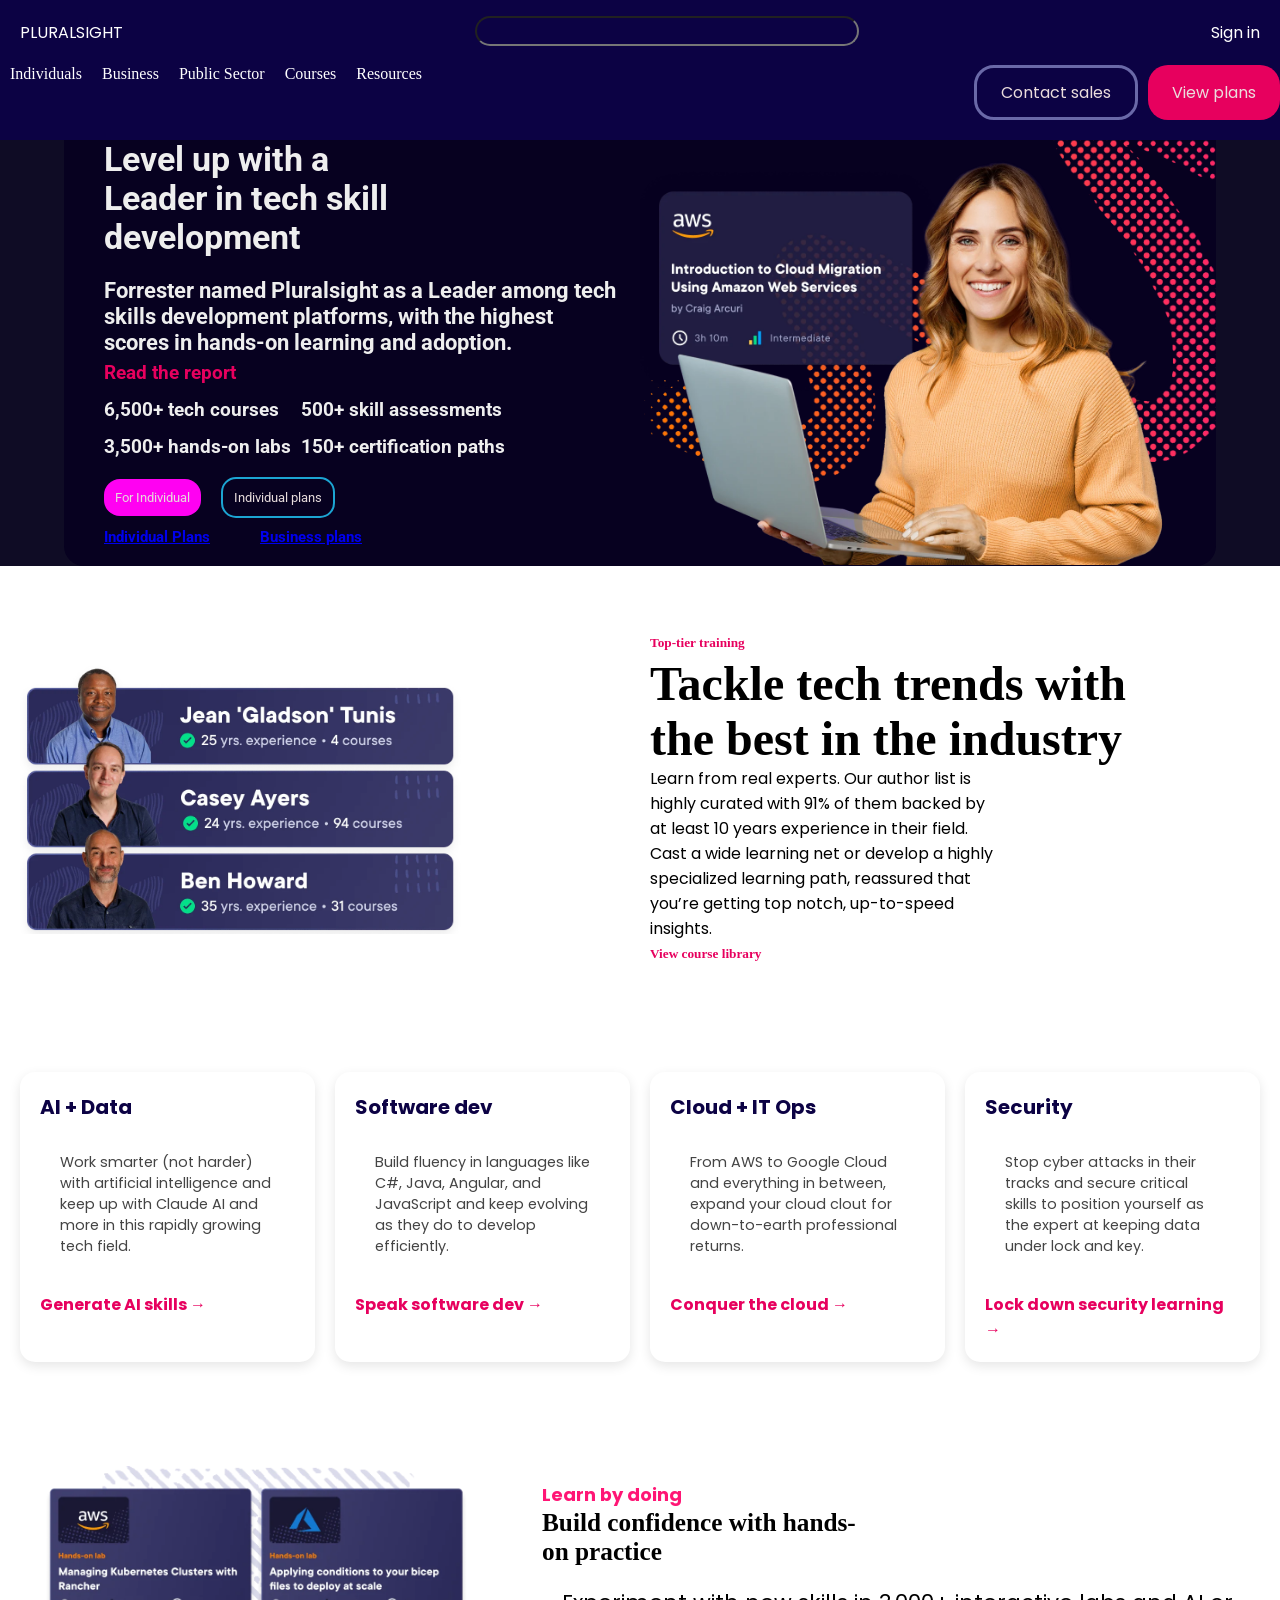
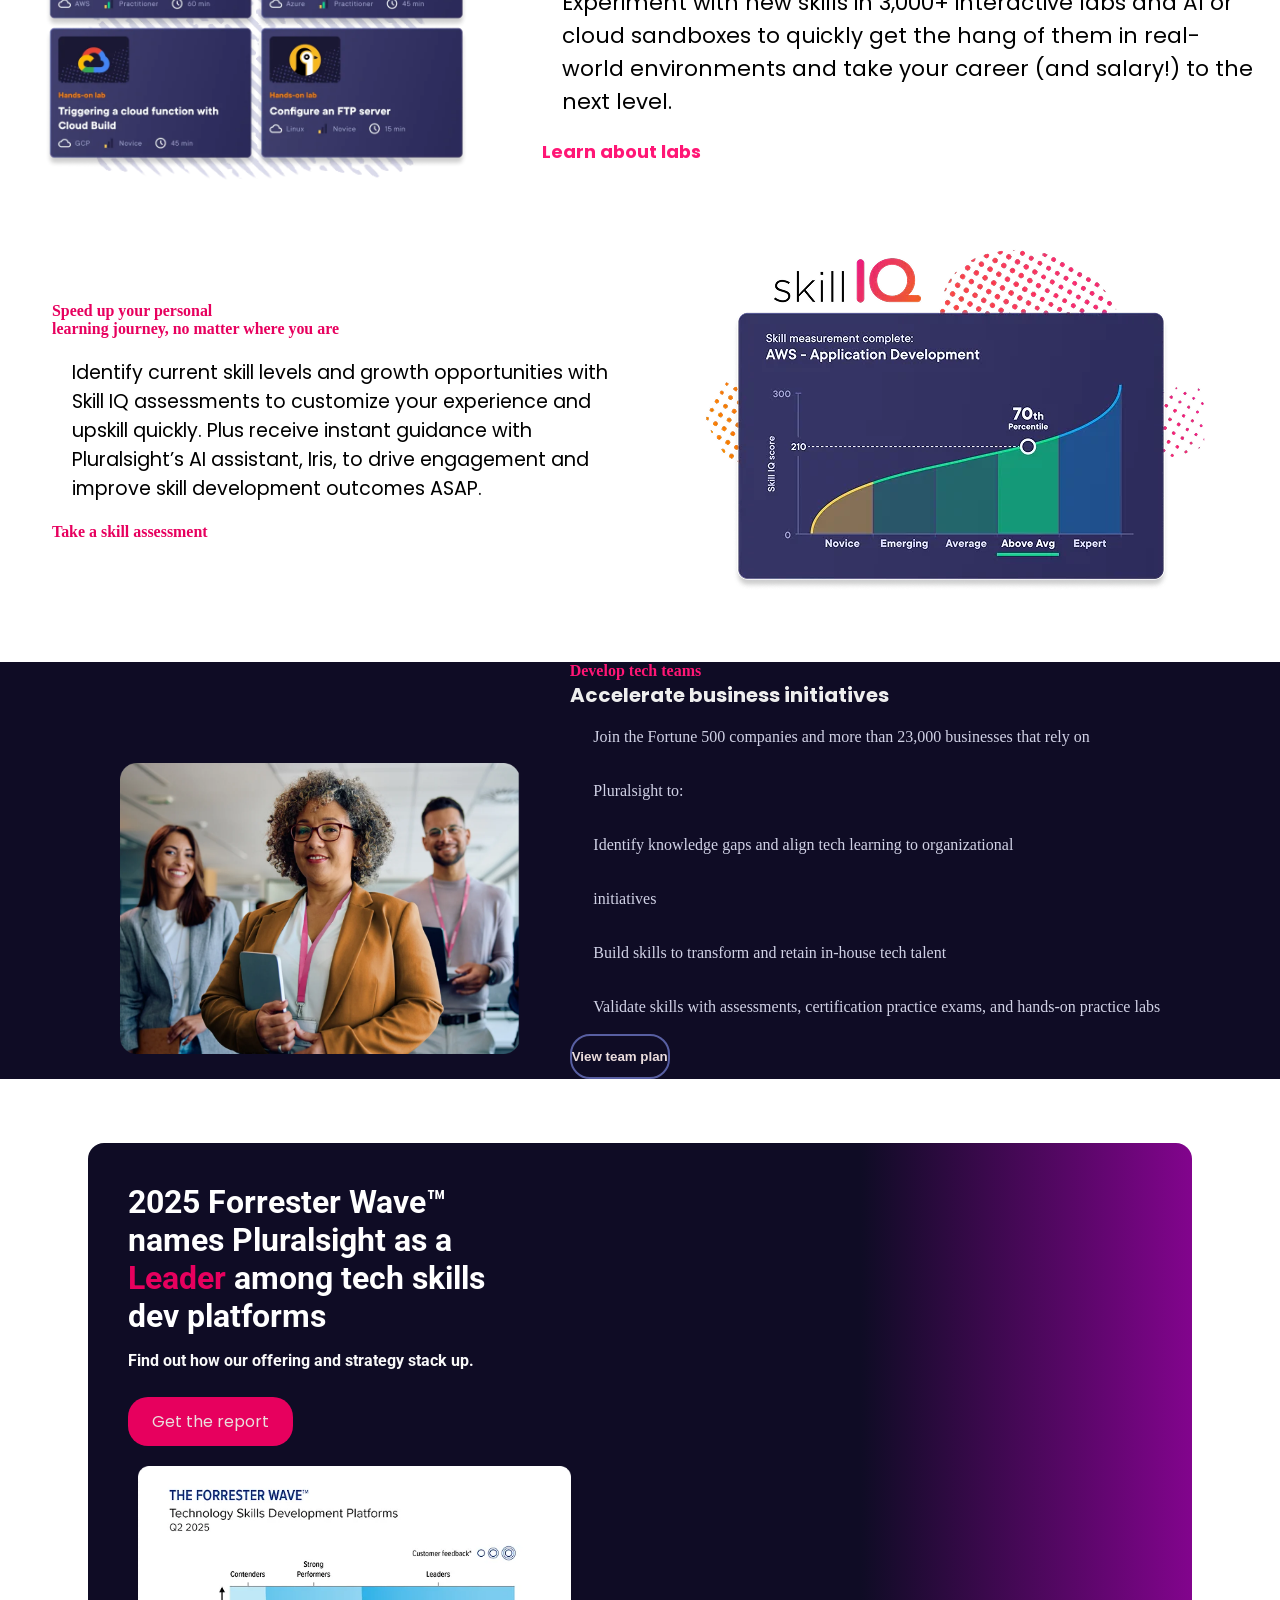
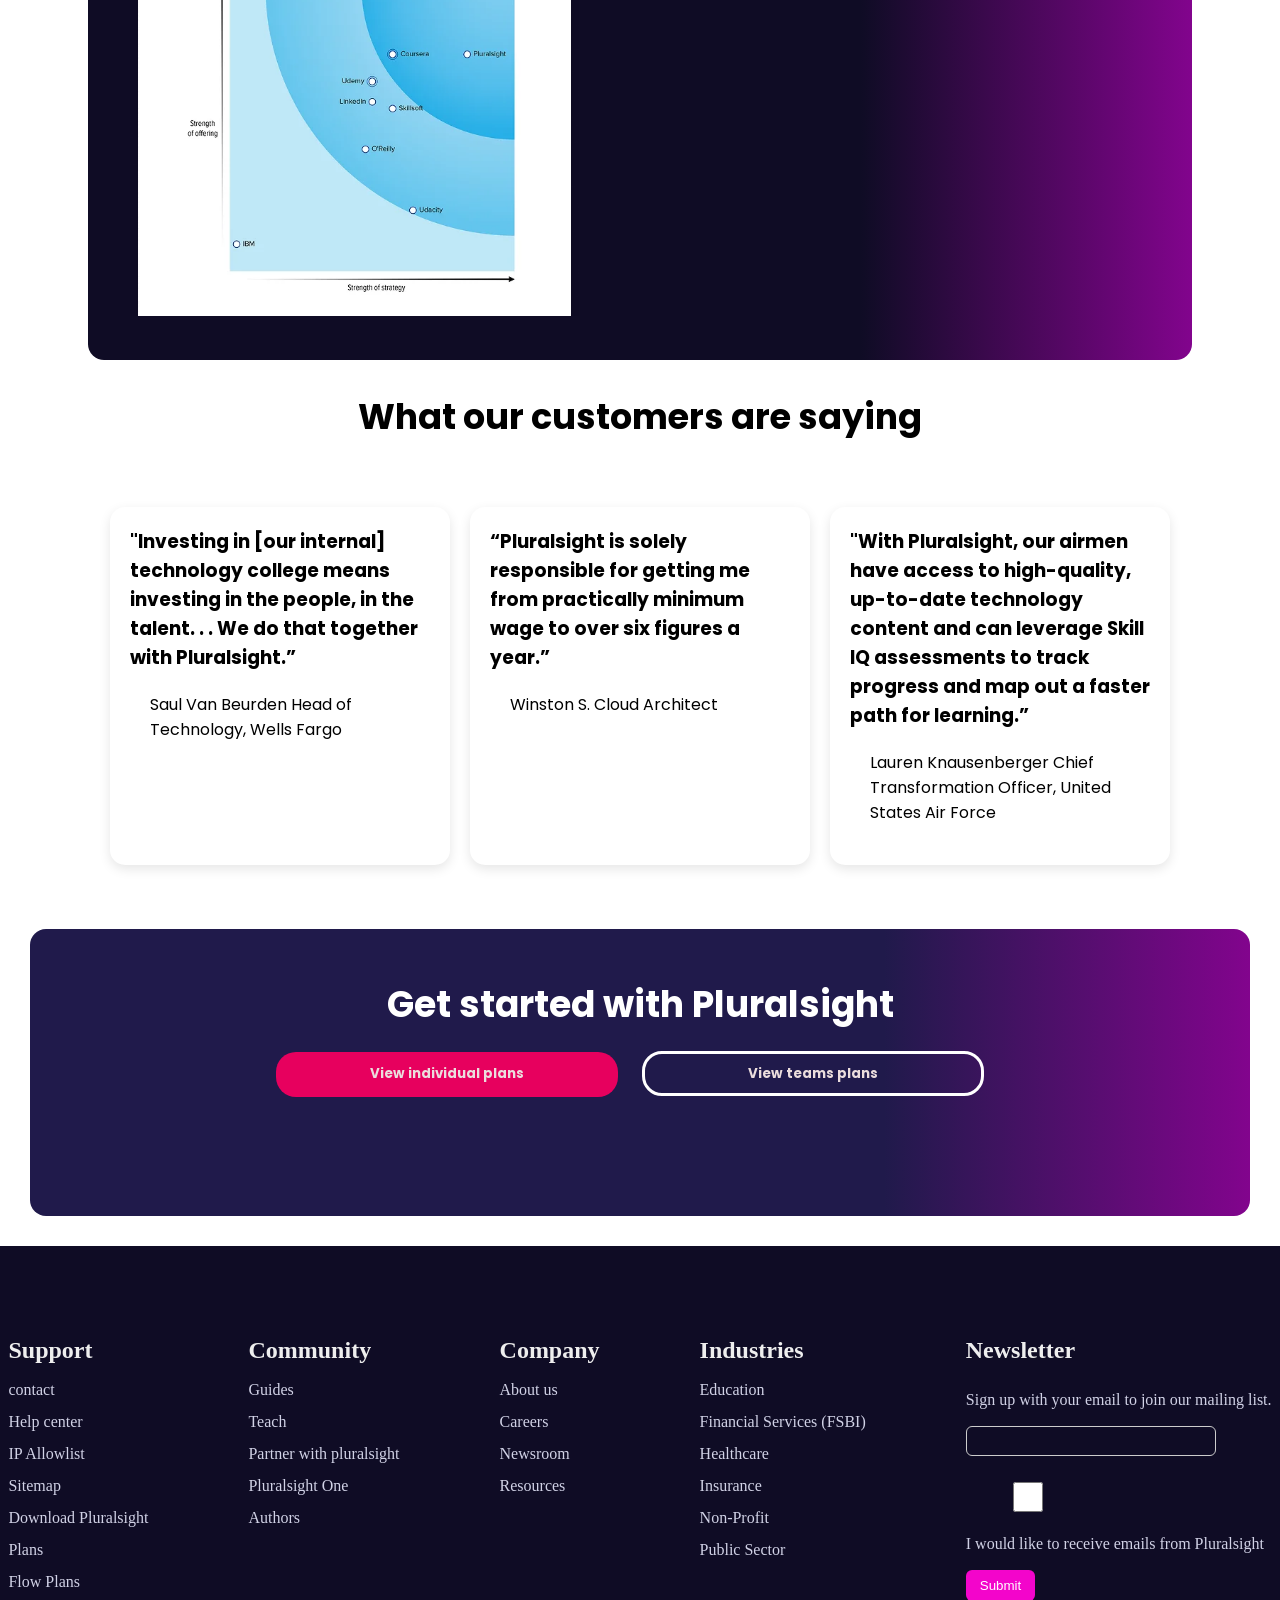
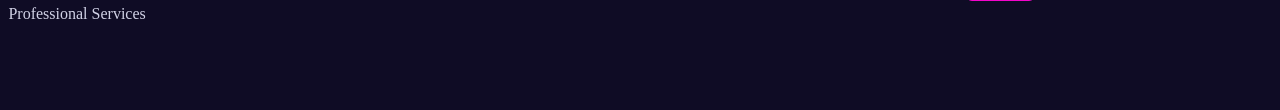
==== index.html @ 66b075d5 "new update on page" ====
<!DOCTYPE html>
<html lang="en">

<head>
    <meta charset="UTF-8">
    <meta name="viewport" content="width=device-width, initial-scale=1.0">
    <title>Pluralsight Homepoage</title>
    <link rel="stylesheet" href="style.css">
    <link rel="preconnect" href="https://fonts.googleapis.com">
    <link rel="preconnect" href="https://fonts.gstatic.com" crossorigin>
    <link
        href="https://fonts.googleapis.com/css2?family=Roboto+Flex:opsz,wght@8..144,100..1000&family=Roboto:ital,wght@0,100..900;1,100..900&display=swap"
        rel="stylesheet">
    <link href="https://fonts.googleapis.com/css2?family=Poppins:wght@300;400;500;600;700&display=swap"
        rel="stylesheet">
</head>

<body>
    <header>
        <div class="head">
            <p class="head-p">PLURALSIGHT</p>
            <input type="search">
            <p>Sign in</p>
        </div>
        <div class="section-1">
            <ul class="list">
                <li>Individuals</li>
                <li>Business</li>
                <li>Public Sector</li>
                <li>Courses</li>
                <li>Resources</li>
            </ul>
            <div class="btn-secs">
                <button class="btn-1">Contact sales</button>
                <button class="btn-2">View plans</button>
            </div>
        </div>
    </header>
    <main>
        <section>

            <div class="frst-section-bg">
                <div class="frst-section">
                    <div class="text">

                        <h1>Level up with a <br>Leader in tech skill<br> development</h1>


                        <h4>Forrester named Pluralsight as a Leader among tech skills development platforms, with
                            the
                            highest
                            scores
                            in
                            hands-on learning and adoption.
                        </h4>
                        <h5>Read the report </h5>

                        <div class="report">
                            <div class="reports-1">
                                <h5>6,500+ tech courses</h5>
                                <h5>3,500+ hands-on labs</h5>
                            </div>
                            <div class="reports-2">
                                <h5>500+ skill assessments</h5>
                                <h5>150+ certification paths</h5>
                            </div>
                        </div>
                        <div class="button-1">
                            <button class="btn-3">For Individual</button>
                            <button class="btn-4">Individual plans</button>
                        </div>
                        <div class="b-section">
                            <h6 class="business-section"> <a href=" #">Individual Plans</a></h6>
                            <h6 class="business-section"> <a href="#">Business plans</a></h6>
                        </div>
                    </div>
                    <img src="evolve-tech.webp">

                </div>
            </div>
            <div class="second-secs">
                <img src="course-authors.webp" class="img-2">
                <div class="text-2">
                    <h5>
                        <b>Top-tier training</b>
                    </h5>

                    <h3>Tackle tech trends with<br>the best in the industry
                    </h3>

                    <p>Learn from real experts. Our author list is highly curated with 91% of them backed by at
                        least
                        10
                        years
                        experience in their field. Cast a wide learning net or develop a highly specialized learning
                        path,
                        reassured that you’re getting top notch, up-to-speed insights.
                    </p>

                    <h5>View course library</h5>
                </div>
            </div>


            <div class="card-container">
                <div class="card">
                    <div class="icon"></div>
                    <h3>AI + Data</h3>
                    <p>Work smarter (not harder) with artificial intelligence and keep up with Claude AI and more in
                        this rapidly growing tech field.</p>
                    <a href="#">Generate AI skills →</a>
                </div>

                <div class="card">
                    <div class="icon"></div>
                    <h3>Software dev</h3>
                    <p>Build fluency in languages like C#, Java, Angular, and JavaScript and keep evolving as they
                        do to
                        develop efficiently.</p>
                    <a href="#">Speak software dev →</a>
                </div>
                <div class="card">
                    <div class="icon"></div>
                    <h3>Cloud + IT Ops</h3>
                    <p>From AWS to Google Cloud and everything in between, expand your cloud clout for down-to-earth
                        professional returns.</p>
                    <a href="#">Conquer the cloud →</a>
                </div>

                <div class="card">
                    <div class="icon"></div>
                    <h3>Security</h3>
                    <p>Stop cyber attacks in their tracks and secure critical skills to position yourself as the
                        expert
                        at keeping data under lock and key.</p>
                    <a href="#">Lock down security learning →</a>
                </div>
            </div>
            <div class="section-4">

                <img src="pluralsight-hands-on-labs (1).webp" class="img-3">
                <div class="text-3">
                    <h5>Learn by doing</h5>
                    <h3>Build confidence with hands-<br>on practice</h3>
                    <p>Experiment with new skills in 3,000+ interactive labs and AI or cloud sandboxes to quickly
                        get
                        the
                        hang
                        of them in real-world environments and take your career (and salary!) to the next level.
                    </p>

                    <h5> Learn about labs</h5>
                </div>

            </div>
            <div class="section-5">
                <div class="text-5">

                    <h5>Speed up your personal<br> learning journey, no matter where you are</h5>
                    <p>Identify current skill levels and growth opportunities with Skill IQ assessments to
                        customize your experience and upskill quickly. Plus receive instant guidance with
                        Pluralsight’s AI assistant,
                        Iris, to drive engagement and improve skill development outcomes ASAP.
                    </p>
                    <h5>Take a skill assessment</h5>

                </div>

                <div class="img-4">
                    <img src="skilliq-updated.webp">
                </div>
            </div>
            <div class="section-6">
                <div class="img-5">
                    <img src="accelerate-business-initiatives.webp">
                </div>
                <div class="wrapper">
                    <div class="text-6">
                        <h4>Develop tech teams</h4>
                        <h2>Accelerate business initiatives</h2>

                        <ul class="text-li">
                            <li> Join the Fortune 500 companies and more than 23,000 businesses that rely on
                                Pluralsight
                                to:
                            </li>

                            <li> Identify knowledge gaps and align tech learning to organizational <br>initiatives
                            </li>
                            <li>Build skills to transform and retain in-house tech talent</li>
                            <li> Validate skills with assessments, certification practice exams, and hands-on
                                practice
                                labs
                            </li>
                        </ul>

                        <button class="btn-6"><b>View team plan</b></button>
                    </div>
                </div>
            </div>
            <div class="section-7">
                <div class="txt-4">
                    <h2>2025 Forrester Wave™<br>names Pluralsight as a<br> <span>Leader</span> among tech skills<br>
                        dev
                        platforms<br>
                    </h2>

                    <h4> Find out how our offering and strategy stack up.
                    </h4>
                    <button>Get the report</button>
                </div>
                <div class="img-6">
                    <img src="forrester-dot-grid (1).webp">
                </div>
            </div>
            <div class="sec-8-head">
                <h3>What our customers are saying
                </h3>
            </div>
            <div class="section-8">
                <div class="cards">
                    <h3>
                        "Investing in [our internal] technology college means investing in the people, in the
                        talent. .
                        . We
                        do that together with Pluralsight.”
                    </h3>
                    <p>Saul Van Beurden
                        Head of Technology, Wells Fargo</p>
                </div>
                <div class="cards">
                    <h3>
                        “Pluralsight is solely responsible for getting me from practically minimum wage to over six
                        figures
                        a year.”
                    </h3>
                    <p>Winston S.
                        Cloud Architect</p>
                </div>
                <div class="cards">
                    <h3>
                        "With Pluralsight, our airmen have access to high-quality, up-to-date technology content and
                        can
                        leverage Skill IQ assessments to track progress and map out a faster path for learning.”
                    </h3>
                    <p>Lauren Knausenberger
                        Chief Transformation Officer,
                        United States Air Force
                    </P>
                </div>
            </div>
            <div class="section-9">
                <div class="sec-9-txt">
                    <h1>Get started with Pluralsight
                    </h1>
                    <button class="btn-7">View individual plans</button>
                    <button class="btn-8">View teams plans</button>
                </div>
            </div>
            <div class="section-10">
                <ul>
                    <h2>Support</h2>
                    <li>contact</li>
                    <li>Help center</li>
                    <li>IP Allowlist</li>
                    <li>Sitemap</li>
                    <li>Download Pluralsight</li>
                    <li>Plans</li>
                    <li> Flow Plans</li>
                    <li>Professional Services</li>
                </ul>
                <ul>
                    <h2>Community</h2>
                    <li>Guides</li>
                    <li>Teach</li>
                    <li>Partner with pluralsight</li>
                    <li>Pluralsight One</li>
                    <li>Authors</li>
                </ul>
                <ul>
                    <h2>Company</h2>
                    <li>About us</li>
                    <li>Careers</li>
                    <li>Newsroom</li>
                    <li> Resources</li>
                </ul>
                <ul>
                    <h2>Industries</h2>
                    <li>Education</li>
                    <li> Financial Services (FSBI)</li>
                    <li>Healthcare</li>
                    <li> Insurance</li>
                    <li>Non-Profit</li>
                    <li> Public Sector</li>
                </ul>
                <ul class="submit">
                    <h2>Newsletter</h2>
                    <li>Sign up with your email to join our mailing list.</li>
                    <input type="search">
                    <input type="checkbox">
                    <li>I would like to receive emails from Pluralsight</li>

                    <button>Submit</button>
                </ul>
            </div>
        </section>
    </main>
    <footer>
    </footer>
</body>

</html>
---- style.css ----
* {
    margin: 0;
    padding: 0;
}


header {
    background-color: #0c0244;
    color: #fff;
    position: fixed;
    top: 0;
    width: 100%;
}

.head {
    display: flex;
    flex-wrap: wrap;
    justify-content: space-between;

}

.section-1 {
    display: flex;
    justify-content: space-between;

}

.list {
    display: flex;
    flex-wrap: wrap;
    justify-content: space-between;
    gap: 20px;
    padding: 0 10px;
    list-style-type: none;
}


.head-p,
p {
    padding: 20px;
    font-family: 'Poppins', sans-serif;
    cursor: pointer;
}

input {
    border-radius: 20px;
    width: 30%;
    margin: 16px;
    height: 30px;
    color: rgb(0, 0, 0);
    background: transparent;
}



.btn-secs {
    display: flex;
    justify-content: flex-end;
    gap: 10px;
    margin-bottom: 20px;
}

.btn-1 {
    padding: 0.75em 1.5em;
    border-radius: 20px;
    color: rgb(235, 221, 221);
    background: transparent;
    border: 3px solid rgb(106, 105, 168);
    font-size: 16px;
    font-family: 'Poppins', sans-serif;
    cursor: pointer;
}

.btn-1:hover {
    background-color: #585fa2;
}

.btn-2 {
    padding: 0.75em 1.5em;
    font-family: 'poppins', sans-serif;
    border-radius: 20px;
    color: rgb(235, 221, 221);
    background-color: #e7005e;
    border: 0;
    font-size: 16px;
    cursor: pointer;
}

.btn-2:hover {
    background-color: #585fa2;
}


.frst-section-bg {
    background-color: #0f0c25;
    padding-top: 90px;

}

.frst-section {
    display: flex;
    justify-content: space-between;
    align-items: center;
    flex-wrap: wrap;
    border-radius: 20px;
    background-color: #070120;
    color: #eee;
    margin: 30px auto;
    width: 90%;
}

.text {
    padding-left: 20px;
    font-family: 'roboto', sans-serif;
    font-size: 1.40em;
    flex: 1 1 300px;
    margin: 20px;

}

.text h1 {
    margin-bottom: 20px;
}

.text>h5 {
    line-height: 2;
    color: #e7005e;
}

.report {
    display: flex;
    flex-wrap: wrap;
    gap: 10px;
    line-height: 2;
}

.button-1 button {
    color: #e6dbdb;
    margin-top: 10px;
    font-family: 'roboto', sans-serif;
}

.btn-3 {
    background-color: #ff01f2;
    padding: 11px;
    border-radius: 16px;
    border: none;
    margin-right: 15px;
    cursor: pointer;
}

.btn-3:hover {
    background-color: #e6dbdb;
    color: #0c0244;
}

.btn-4 {
    background: transparent;
    border: 2px solid rgb(28, 165, 211);
    border-radius: 15px;
    padding: 11px;
    margin-right: 15px;
    cursor: pointer;
}

.btn-4:hover {
    background-color: #e6dbdb;
    color: rgb(1, 1, 49);
}

.b-section {
    display: flex;
    gap: 50px;
    margin-top: 10px;
    color: white;
}

.frst-section img {
    flex: 1 1 300px;
    width: 50%;
    height: auto;
}

.second-secs {
    display: flex;
    justify-content: space-between;
    align-items: center;
    flex-wrap: wrap;
    margin-top: 5%;
    padding-left: 20px;
}

.img-2 {
    width: 20%;
    min-width: 35%;

}

.text-2 {
    flex: 1 1 100%;
    max-width: 50%;

}

.text-2 p {
    margin: 0;
    padding: 0%;
    font-size: 1.0em;
    width: 55%;

}

.text-2 h3 {
    font-size: 3rem;
    font-family: 'poppins' sans-serif;

}


.text-2 h5 {
    color: #e7005e;
    line-height: 2;
}


.card-container {
    display: flex;
    flex-wrap: wrap;
    gap: 20px;
    padding: 40px 20px;
    justify-content: center;
    margin-top: 5%;

}

.card {
    background: #fff;
    border-radius: 15px;
    padding: 20px;
    box-shadow: 0 4px 12px rgba(0, 0, 0, 0.1);
    font-family: 'Poppins', sans-serif;
    transition: transform 0.3s ease;

    flex: 1 1 250px;
}

.card h3 {
    font-size: 1.25rem;
    margin-bottom: 10px;
    color: #0c0244;
}

.card p {
    font-size: 0.9rem;
    margin-bottom: 15px;
    color: #444;
}

.card a {
    color: #e7005e;
    font-weight: bold;
    text-decoration: none;
}

.img-3 {
    width: 40%;


}

.section-4 {
    display: flex;
    align-items: center;
    justify-content: center;
    flex-wrap: wrap;
    gap: 30px;
    margin-top: 5%;
}



.text-3 {
    flex: 1 1;

    font-size: 1.35em;
}

.text-3 h5 {
    color: #ff1675;
    font-family: 'poppins', sans-serif;

}

.section-5 {
    display: flex;
    align-items: center;
    justify-content: center;
    flex-wrap: wrap;
    gap: 30px;
    margin-top: 5%;
}

.text-5 {
    font-size: 1.2rem;
}

.text-5 h5 {
    color: #e7005e;
}

.text-5 {
    width: 30em;
}

.section-6 {
    display: flex;
    flex-wrap: wrap;
    align-items: center;
    justify-content: center;
    gap: 50px;
    background-color: #0f0c25;
    margin-top: 5%;
}

.text-6 {
    color: #D1D2E6;
    width: 100%;
    min-height: 200px;
    max-width: 900px;
    min-height: 200px;
    word-wrap: break-word;
    overflow-wrap: break-word;

}

.text-6 h2 {
    font-size: 20px;
    font-family: 'poppins', sans-serif;
    color: #eee;

}

.text-6 h4 {
    color: #ff1675;
}

.img-5 img {
    width: 100%;
    max-width: 400px;
    height: auto;
    margin-top: 20%;
}


.btn-6 {
    height: 45px;
    border-radius: 20px;
    color: rgb(235, 221, 221);
    background: transparent;
    border: 2px, solid #585fa2;
    font: 16px;
    cursor: pointer;
    font-weight: bold;

}

.btn-6:hover {
    background-color: azure;
    color: rgb(125, 125, 197);
}

.text-li {
    font-size: 1rem;
    line-height: 6vh;
    padding-left: 4%;
    list-style-type: none;
}

.section-7 {
    display: flex;
    border-radius: 16px;
    flex-wrap: wrap;
    background-color: #1c114e;
    margin: 30px auto;
    width: 80%;
    gap: 30%;
    font-family: 'roboto';
    padding: 40px;
    background: linear-gradient(to right, #0f0c25 70%, #82048d 100%);
    margin-top: 5%;

}



.section-7 h2 {
    font-size: 2rem;
    color: #fff;
    margin-bottom: 10px;
}

.txt-4 h4 {
    color: #f9f9f9;
    line-height: 2;
}

.txt-4 button {
    padding: 0.75em 1.5em;
    font-family: 'poppins', sans-serif;
    border-radius: 20px;
    color: rgb(235, 221, 221);
    background-color: #e7005e;
    border: 0;
    font-size: 16px;
    cursor: pointer;
    margin-top: 20px;
}

.txt-4 button:hover {
    background-color: azure;
}

span {
    color: #e7005e;
}

.img-6 img {
    margin-top: 20px;
    height: 50vh;
}

.section-8 {
    display: flex;
    flex-wrap: wrap;
    justify-content: center;
    gap: 20px;
    margin-top: 5%;
}

.sec-8-head {
    text-align: center;
    font-size: 30px;
    font-family: 'Poppins', sans-serif;
    margin-bottom: 33px;
}

.cards {
    background: #fff;
    border-radius: 15px;
    padding: 20px;
    box-shadow: 0 4px 12px rgba(0, 0, 0, 0.1);
    font-family: 'Poppins', sans-serif;
    max-width: 300px;

}

.section-9 {
    height: 20vh;
    background: linear-gradient(to right, #201a4b 70%, #82048d 100%);
    padding: 40px;
    border-radius: 16px;
    margin: 30px;
    margin-top: 5%;
    height: 23vh;
}

.sec-9-txt {
    text-align: center;
}

.sec-9-txt h1 {
    font-size: 2.25rem;
    font-family: 'Poppins', sans-serif;
    color: #ffffff;
    line-height: 2;
}

.btn-7 {
    height: 45px;
    width: 30%;
    border-radius: 20px;
    color: rgb(235, 221, 221);
    background-color: #e7005e;
    border: 0;
    font: 16px;
    cursor: pointer;
    margin-top: 10px;
    margin-right: 20px;
    font-weight: bold;
    font-family: 'Poppins', sans-serif;
}

.btn-7:hover {
    background-color: #e6dbdb;
    color: rgb(168, 168, 221);
}

.btn-8 {
    height: 45px;
    width: 30%;
    border-radius: 20px;
    color: rgb(235, 221, 221);
    background: transparent;
    border: 3px solid white;
    font: 16px;
    padding: 10px;
    cursor: pointer;
    margin-top: 10px;
    margin-right: 20px;
    font-weight: bold;
    font-family: 'Poppins', sans-serif;
}

.btn-8:hover {
    background-color: #fff;
    color: rgb(1, 1, 49);
}

.section-10 {
    display: flex;
    justify-content: center;
    flex-wrap: wrap;
    gap: 100px;

    padding: 80px 0;
    background-color: #0f0c25;
}

.section-10 ul {
    list-style-type: none;
    line-height: 2;
    color: #D1D2E6;
    font-family: 'poppins' sans-serif;
}

.section-10 h2 {
    color: #eee;
    font-weight: bold;
    font-family: 'roboto' sans-serif;
}

.submit h2 {
    margin-bottom: 10px;
}

.submit input[type="search"] {
    width: 250px;

    padding: 6px;
    color: #fff;
    border-radius: 6px;
    border: 1px solid #ccc;
    margin: 10px 0;
}

.submit input[type="checkbox"] {
    margin-right: 6px;
}

.submit button {
    margin-top: 10px;
    padding: 8px 14px;
    background-color: #f305cb;
    color: white;
    border: none;
    border-radius: 6px;
    cursor: pointer;
}


@media screen and (max-width: 640px) {
    header {
        width: 99%;
    }

    body {
        width: 100%;
        min-width: 250%;
        padding: 10px;
    }

    .text {
        font-size: 1.25em;
        margin: 0;
        line-height: 1.2;
        padding: 0;
    }

    .second-secs {
        margin-top: 20px;
    }

    .img-2 {
        width: 10%;
        min-width: 100%;
        max-width: 50%;
    }

    .text-2 {
        padding-left: 10%;
        font-family: 'poppins' sans-serif;
        font-size: 2rem;
    }

    .text-2 h5 {
        font-size: 1.2em;
        padding-left: 4%;
    }

    .text p {
        font-size: 4;

    }

    .text-2 h3 {
        font-size: 1.3em;
        padding-left: 4%;
    }

    .card-container {
        display: flex;
        flex-wrap: wrap;
        flex-direction: column;
        justify-content: center;
        gap: 30px;
        align-items: center;
    }

    .card {
        width: 80%;
    }

    .card h3 {
        font-size: 2rem;
    }

    .card p {
        font-size: 3rem;
    }

    .img-3 {
        min-width: 60%;
    }

    .text-3 {
        font-size: 1.55rem;
        width: 500%;
        min-width: 60%;
    }

    .text-5 {
        font-size: 1.55rem;
        padding: 20px;

    }


    .section-8 {
        display: flex;
        flex-direction: column;
        align-items: center;

    }
}
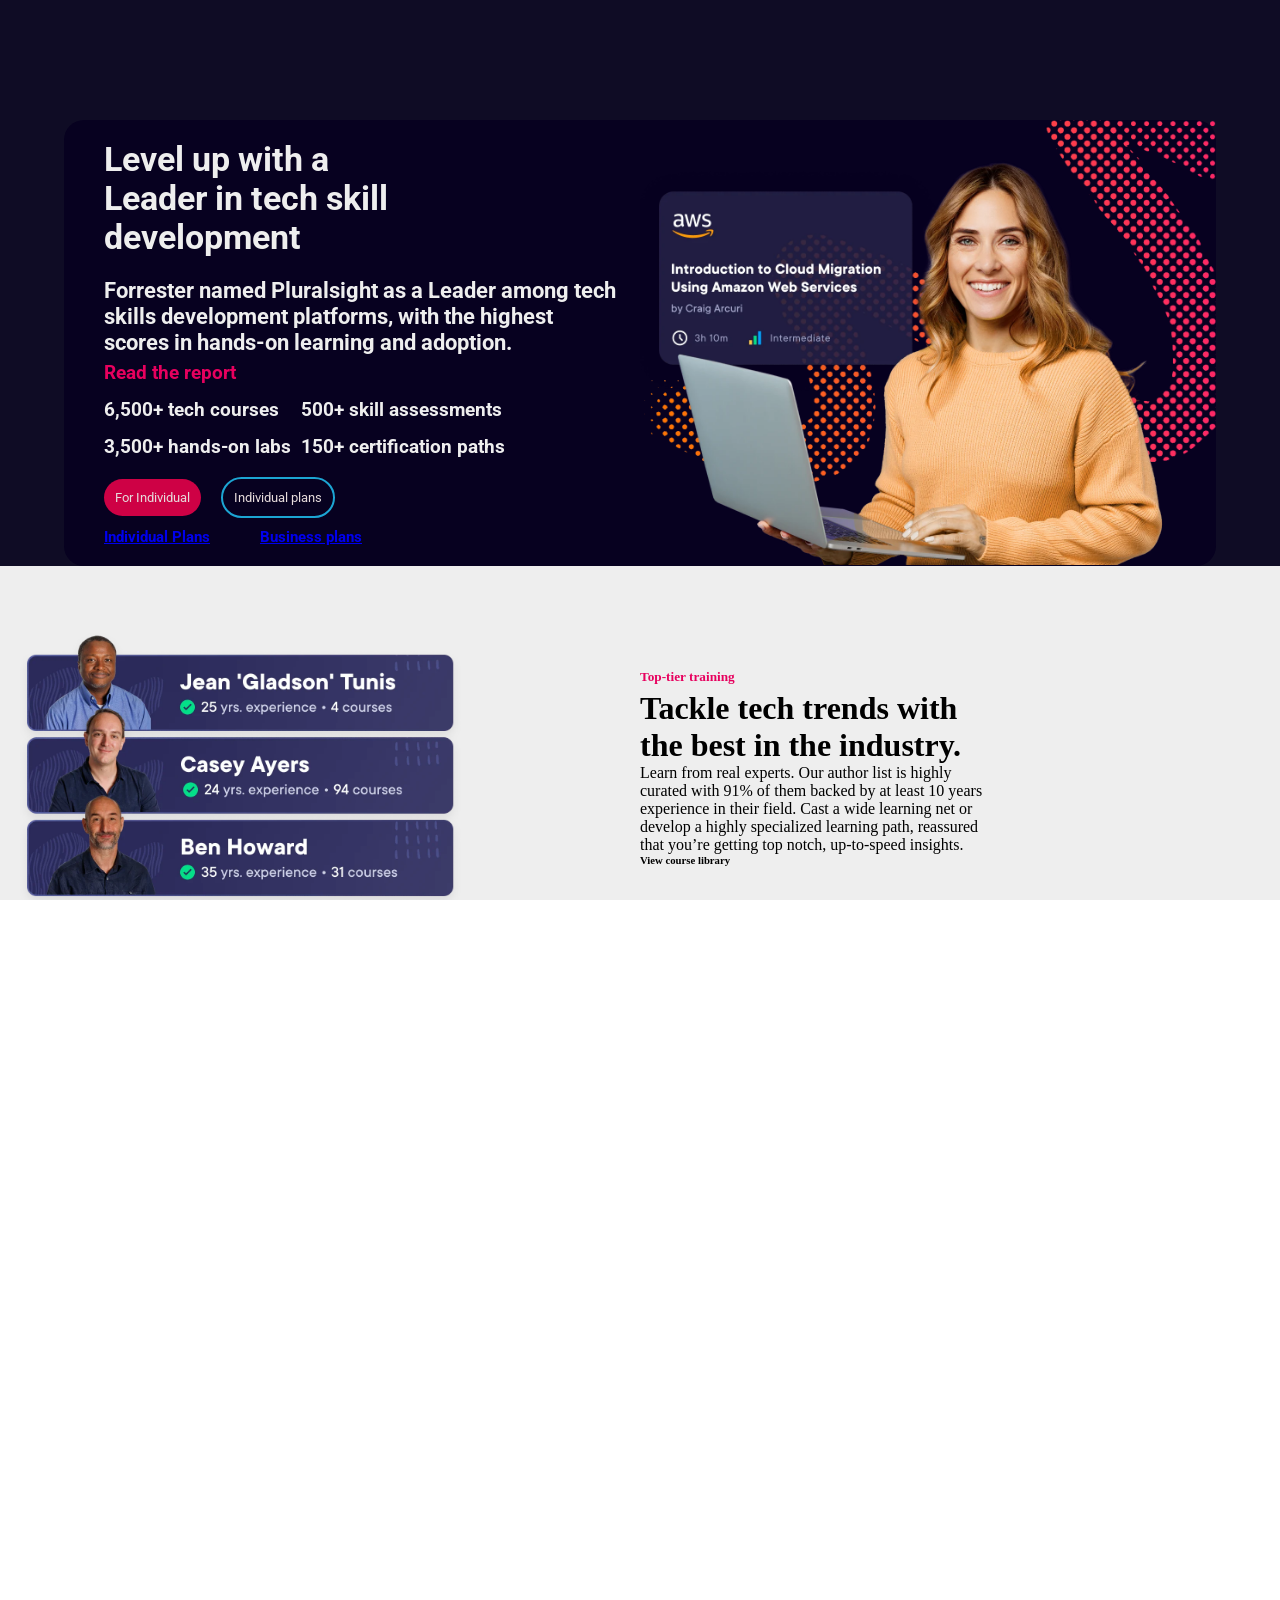
==== commit 00a0e4c8: "update on site responsiveness" ====
--- a/index.html
+++ b/index.html
@@ -3,7 +3,7 @@
 
 <head>
     <meta charset="UTF-8">
-    <meta name="viewport" content="width=device-width, initial-scale=1.0">
+    <meta name="viewport" content="width=device-width, initial-scale=1.0,maximun-scale=1.0,user-scalable=no">
     <title>Pluralsight Homepoage</title>
     <link rel="stylesheet" href="style.css">
     <link rel="preconnect" href="https://fonts.googleapis.com">
@@ -16,6 +16,7 @@
 </head>
 
 <body>
+    <!--
     <header>
         <div class="head">
             <p class="head-p">PLURALSIGHT</p>
@@ -35,6 +36,7 @@
                 <button class="btn-2">View plans</button>
             </div>
         </div>
+        -->
     </header>
     <main>
         <section>
@@ -85,8 +87,8 @@
                         <b>Top-tier training</b>
                     </h5>
 
-                    <h3>Tackle tech trends with<br>the best in the industry
-                    </h3>
+                    <h3>Tackle tech trends with<br>the best in the industry.</h3>
+
 
                     <p>Learn from real experts. Our author list is highly curated with 91% of them backed by at
                         least
@@ -94,10 +96,10 @@
                         years
                         experience in their field. Cast a wide learning net or develop a highly specialized learning
                         path,
-                        reassured that you’re getting top notch, up-to-speed insights.
-                    </p>
-
-                    <h5>View course library</h5>
+                        reassured that you’re getting top notch, up-to-speed insights.</p>
+
+
+                    <h6>View course library</h6>
                 </div>
             </div>
 
@@ -146,10 +148,10 @@
                         get
                         the
                         hang
-                        of them in real-world environments and take your career (and salary!) to the next level.
+                        of them in real-world environments and take your career (and salary!) to the next .
                     </p>
 
-                    <h5> Learn about labs</h5>
+                    <h6> Learn about labs</h6>
                 </div>
 
             </div>
@@ -162,7 +164,7 @@
                         Pluralsight’s AI assistant,
                         Iris, to drive engagement and improve skill development outcomes ASAP.
                     </p>
-                    <h5>Take a skill assessment</h5>
+                    <h6>Take a skill assessment</h6>
 
                 </div>
 
@@ -179,19 +181,25 @@
                         <h4>Develop tech teams</h4>
                         <h2>Accelerate business initiatives</h2>
 
-                        <ul class="text-li">
-                            <li> Join the Fortune 500 companies and more than 23,000 businesses that rely on
-                                Pluralsight
-                                to:
-                            </li>
-
-                            <li> Identify knowledge gaps and align tech learning to organizational <br>initiatives
-                            </li>
-                            <li>Build skills to transform and retain in-house tech talent</li>
-                            <li> Validate skills with assessments, certification practice exams, and hands-on
-                                practice
-                                labs
-                            </li>
+
+                        <p> Join the Fortune 500 companies and more than 23,000 businesses that rely on Pluralsight
+                            to:</p>
+
+                        <ul class="text-lists">
+
+                            <div class="lists">
+                                <li> Identify knowledge gaps and align tech learning to organizational <br>initiatives
+                                </li>
+                            </div>
+                            <div class="lists">
+                                <li>Build skills to transform and retain in-house tech talent</li>
+                            </div>
+                            <div class="lists">
+                                <li> Validate skills with assessments, certification practice exams, and hands-on
+                                    practice
+                                    labs
+                                </li>
+                            </div>
                         </ul>
 
                         <button class="btn-6"><b>View team plan</b></button>
@@ -207,15 +215,15 @@
 
                     <h4> Find out how our offering and strategy stack up.
                     </h4>
-                    <button>Get the report</button>
+                    <button class="sec-7-btn">Get the report</button>
                 </div>
                 <div class="img-6">
                     <img src="forrester-dot-grid (1).webp">
                 </div>
             </div>
             <div class="sec-8-head">
-                <h3>What our customers are saying
-                </h3>
+                <h3>What our customers are saying</h3>
+
             </div>
             <div class="section-8">
                 <div class="cards">
@@ -251,8 +259,8 @@
             </div>
             <div class="section-9">
                 <div class="sec-9-txt">
-                    <h1>Get started with Pluralsight
-                    </h1>
+                    <h1>Get started with Pluralsight</h1>
+
                     <button class="btn-7">View individual plans</button>
                     <button class="btn-8">View teams plans</button>
                 </div>
--- a/style.css
+++ b/style.css
@@ -3,7 +3,16 @@
     padding: 0;
 }
 
-
+html,
+body {
+    width: 100%;
+    height: 100%;
+    margin: 0;
+    padding: 0;
+    overflow-x: hidden;
+}
+
+/*
 header {
     background-color: #0c0244;
     color: #fff;
@@ -89,7 +98,14 @@
 .btn-2:hover {
     background-color: #585fa2;
 }
-
+*/
+body {
+    max-height: 100vh;
+}
+
+section {
+    background-color: #eee;
+}
 
 .frst-section-bg {
     background-color: #0f0c25;
@@ -141,9 +157,9 @@
 }
 
 .btn-3 {
-    background-color: #ff01f2;
+    background-color: #ce0145;
     padding: 11px;
-    border-radius: 16px;
+    border-radius: 25px;
     border: none;
     margin-right: 15px;
     cursor: pointer;
@@ -157,7 +173,7 @@
 .btn-4 {
     background: transparent;
     border: 2px solid rgb(28, 165, 211);
-    border-radius: 15px;
+    border-radius: 25px;
     padding: 11px;
     margin-right: 15px;
     cursor: pointer;
@@ -199,7 +215,18 @@
 .text-2 {
     flex: 1 1 100%;
     max-width: 50%;
-
+    padding: 10px;
+
+}
+
+.text-2 h3 {
+    font-size: 2rem;
+    font-family: 'poppins' sans-serif;
+}
+
+.text-2 h5 {
+    color: #e7005e;
+    line-height: 2;
 }
 
 .text-2 p {
@@ -207,21 +234,9 @@
     padding: 0%;
     font-size: 1.0em;
     width: 55%;
-
-}
-
-.text-2 h3 {
-    font-size: 3rem;
-    font-family: 'poppins' sans-serif;
-
-}
-
-
-.text-2 h5 {
-    color: #e7005e;
-    line-height: 2;
-}
-
+    font-family: 'roboto' sans-serif;
+
+}
 
 .card-container {
     display: flex;
@@ -353,14 +368,13 @@
 
 
 .btn-6 {
-    height: 45px;
     border-radius: 20px;
     color: rgb(235, 221, 221);
     background: transparent;
     border: 2px, solid #585fa2;
     font: 16px;
     cursor: pointer;
-    font-weight: bold;
+
 
 }
 
@@ -371,8 +385,8 @@
 
 .text-li {
     font-size: 1rem;
-    line-height: 6vh;
-    padding-left: 4%;
+
+
     list-style-type: none;
 }
 
@@ -414,6 +428,7 @@
     font-size: 16px;
     cursor: pointer;
     margin-top: 20px;
+    width: 100%;
 }
 
 .txt-4 button:hover {
@@ -426,7 +441,7 @@
 
 .img-6 img {
     margin-top: 20px;
-    height: 50vh;
+    width: 50%;
 }
 
 .section-8 {
@@ -455,13 +470,13 @@
 }
 
 .section-9 {
-    height: 20vh;
+
     background: linear-gradient(to right, #201a4b 70%, #82048d 100%);
     padding: 40px;
     border-radius: 16px;
     margin: 30px;
     margin-top: 5%;
-    height: 23vh;
+
 }
 
 .sec-9-txt {
@@ -476,13 +491,12 @@
 }
 
 .btn-7 {
-    height: 45px;
-    width: 30%;
     border-radius: 20px;
     color: rgb(235, 221, 221);
-    background-color: #e7005e;
-    border: 0;
+    background-color: #ce0145;
+    border: 0px;
     font: 16px;
+    padding: 10px;
     cursor: pointer;
     margin-top: 10px;
     margin-right: 20px;
@@ -496,8 +510,6 @@
 }
 
 .btn-8 {
-    height: 45px;
-    width: 30%;
     border-radius: 20px;
     color: rgb(235, 221, 221);
     background: transparent;
@@ -567,98 +579,202 @@
     cursor: pointer;
 }
 
-
 @media screen and (max-width: 640px) {
-    header {
-        width: 99%;
-    }
-
-    body {
-        width: 100%;
-        min-width: 250%;
-        padding: 10px;
-    }
+
 
     .text {
-        font-size: 1.25em;
-        margin: 0;
-        line-height: 1.2;
-        padding: 0;
-    }
-
-    .second-secs {
-        margin-top: 20px;
-    }
-
-    .img-2 {
-        width: 10%;
-        min-width: 100%;
-        max-width: 50%;
-    }
-
-    .text-2 {
-        padding-left: 10%;
-        font-family: 'poppins' sans-serif;
-        font-size: 2rem;
-    }
-
-    .text-2 h5 {
-        font-size: 1.2em;
-        padding-left: 4%;
-    }
-
-    .text p {
-        font-size: 4;
-
-    }
-
-    .text-2 h3 {
-        font-size: 1.3em;
-        padding-left: 4%;
-    }
-
-    .card-container {
+        font-size: 1.2rem;
+    }
+
+    .button-1 {
         display: flex;
         flex-wrap: wrap;
+        width: 100%;
         flex-direction: column;
-        justify-content: center;
+    }
+
+
+    .b-section,
+    .business-section a {
         gap: 30px;
-        align-items: center;
-    }
-
-    .card {
-        width: 80%;
-    }
-
-    .card h3 {
+        color: white;
+        font-size: 1rem;
+    }
+
+    .second-secs {
+        width: 100%;
+    }
+
+    .text-2 {
+        width: 100%;
+        min-width: 350px;
+
+    }
+
+    .img-2 {
+        width: 90%;
+    }
+
+    .text-2 h5 {
         font-size: 2rem;
     }
 
-    .card p {
-        font-size: 3rem;
+    .text-2 h3 {
+        font-size: 2rem;
+        font-family: 'roboto', sans-serif;
+    }
+
+    .text-2 p {
+        font-size: 0.80rem;
+        min-width: 90%;
+        margin-top: 10px;
+        font-family: 'poppins', sans-serif;
+    }
+
+    .text-2 h6 {
+        font-size: 1rem;
+        line-height: 3;
+        color: #ce0145;
+    }
+
+    .card-container {
+        width: 70%;
+        margin-left: 10%;
+        min-width: 20px;
+    }
+
+    /*section-4 */
+    .section-4 {
+        padding: 10px;
     }
 
     .img-3 {
-        min-width: 60%;
-    }
-
-    .text-3 {
-        font-size: 1.55rem;
-        width: 500%;
-        min-width: 60%;
-    }
-
-    .text-5 {
-        font-size: 1.55rem;
+        width: 90%;
+    }
+
+    .text-3 h3 {
+        font-size: 1.8rem;
+        font-family: 'roboto', sans-serif;
+    }
+
+    .text-3 p {
+        font-size: 1em;
+        font-family: 'poppins', sans-serif;
+    }
+
+    .text-3 h6 {
+        font-size: 1em;
+        color: #ce0145;
+        line-height: 2;
+        font-family: 'poppins', sans-serif;
+    }
+
+    /*section-5 */
+    .section-5 {
+        padding: 10px;
+    }
+
+    .text-5 h5 {
+        color: #0c0244;
+        font-size: 2rem;
+        margin-bottom: 20px;
+    }
+
+    .text-5 h6 {
+        font-size: 1.2rem;
+        font-family: 'poppins';
+        color: #ce0145;
+        margin-top: 10px;
+
+    }
+
+    .img-4 img {
+        width: 400px;
+    }
+
+    /*section-6 */
+
+    .img-5 {
+        width: 300px;
+        margin-top: 40px;
+    }
+
+    .text-6 {
+        padding: 10px;
+    }
+
+    .text-6 h4 {
+        font-size: 1.0rem;
+        margin-bottom: 10px;
+        font-family: 'poppins';
+    }
+
+    .text-6 h2 {
+        font-size: 1.6rem;
+    }
+
+    .text-6 p {
+        margin-bottom: 10px;
+        font-size: 1.0rem;
+        min-width: 10%;
+    }
+
+    .lists {
+        line-height: 24px;
+        list-style-type: none;
+        padding: 10px;
+    }
+
+    .btn-6 {
+        width: 90%;
+        font-family: 'poppins', sans-serif;
         padding: 20px;
-
-    }
-
-
-    .section-8 {
-        display: flex;
-        flex-direction: column;
-        align-items: center;
-
-    }
+    }
+
+    /*section-7*/
+    .section-7 {
+        width: 70%;
+    }
+
+    .txt-4 h2 {
+        font-size: 2rem;
+    }
+
+    .img-6 img {
+        width: 100%;
+        position: relative;
+        top: 20%;
+        height: 230px;
+        left: 16%;
+    }
+
+    /*section-8*/
+    .sec-8-head {
+        font-size: 1.16rem;
+    }
+
+    /* section-9*/
+
+
+    .sec-9-txt h1 {
+        font-size: 1.20rem;
+    }
+
+    .btn-7 {
+        min-width: 100%;
+    }
+
+    .btn-8 {
+        min-width: 100%;
+    }
+
+    /*section-10 */
+    .section-10 {
+        padding: 10px;
+        display: grid;
+        grid-template-columns: 150px 1fr;
+        gap: 80px;
+
+    }
+
 }
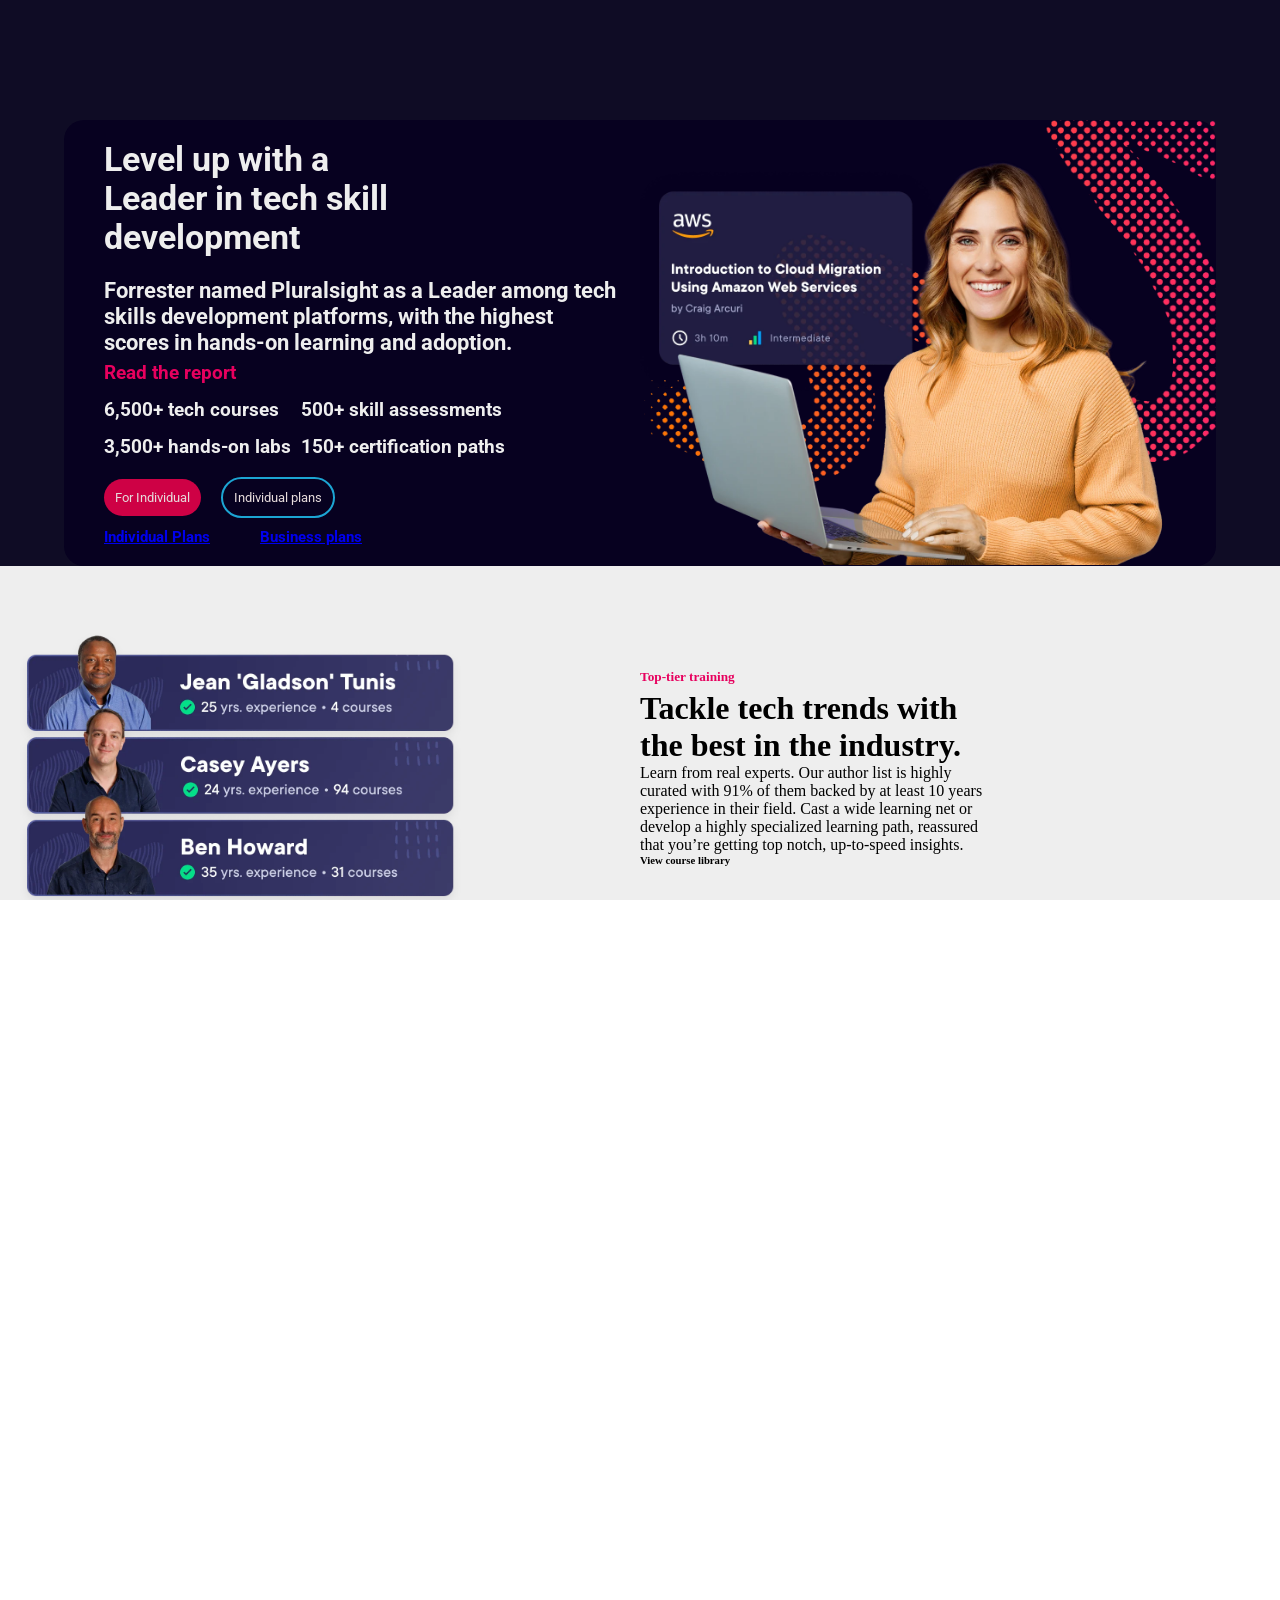
==== commit 368ec119: "fixed img position" ====
--- a/index.html
+++ b/index.html
@@ -213,13 +213,15 @@
                         platforms<br>
                     </h2>
 
-                    <h4> Find out how our offering and strategy stack up.
-                    </h4>
+                    <h4> Find out how our offering and strategy stack up. </h4>
+
                     <button class="sec-7-btn">Get the report</button>
+
                 </div>
                 <div class="img-6">
                     <img src="forrester-dot-grid (1).webp">
                 </div>
+
             </div>
             <div class="sec-8-head">
                 <h3>What our customers are saying</h3>
--- a/style.css
+++ b/style.css
@@ -197,6 +197,7 @@
     height: auto;
 }
 
+/* section-2 */
 .second-secs {
     display: flex;
     justify-content: space-between;
@@ -283,6 +284,7 @@
 
 }
 
+/* section-4 */
 .section-4 {
     display: flex;
     align-items: center;
@@ -306,6 +308,7 @@
 
 }
 
+/* section-5 */
 .section-5 {
     display: flex;
     align-items: center;
@@ -327,6 +330,7 @@
     width: 30em;
 }
 
+/* section-6 */
 .section-6 {
     display: flex;
     flex-wrap: wrap;
@@ -390,60 +394,66 @@
     list-style-type: none;
 }
 
+/* section-7 */
 .section-7 {
     display: flex;
-    border-radius: 16px;
+    border-radius: 17px;
     flex-wrap: wrap;
     background-color: #1c114e;
     margin: 30px auto;
-    width: 80%;
-    gap: 30%;
+    width: 77%;
+    gap: 20%;
     font-family: 'roboto';
     padding: 40px;
     background: linear-gradient(to right, #0f0c25 70%, #82048d 100%);
     margin-top: 5%;
-
-}
-
-
-
-.section-7 h2 {
-    font-size: 2rem;
+}
+
+
+.txt-4 {
+    display: flex;
+    flex-wrap: wrap;
+    flex-direction: column
+}
+
+.txt-4 h2 {
+    font-size: 3.34rem;
     color: #fff;
-    margin-bottom: 10px;
+    margin-bottom: 20px;
+}
+
+span {
+    color: #ce0145;
 }
 
 .txt-4 h4 {
-    color: #f9f9f9;
-    line-height: 2;
-}
-
-.txt-4 button {
-    padding: 0.75em 1.5em;
-    font-family: 'poppins', sans-serif;
+    color: #fff;
+    font-family: 'poppins';
+    font-size: 1.rem;
+}
+
+.section-7 .img-6 img {
+    width: 300px;
+    margin-top: 100px;
+
+}
+
+.sec-7-btn {
+    font-family: 'roboto';
+    background-color: #e7005e;
+    line-height: 2px;
+    padding: 20px;
     border-radius: 20px;
-    color: rgb(235, 221, 221);
-    background-color: #e7005e;
     border: 0;
-    font-size: 16px;
-    cursor: pointer;
-    margin-top: 20px;
-    width: 100%;
-}
-
-.txt-4 button:hover {
-    background-color: azure;
-}
-
-span {
-    color: #e7005e;
-}
-
-.img-6 img {
-    margin-top: 20px;
     width: 50%;
 }
 
+.sec-7-btn:hover {
+    background-color: #eee;
+}
+
+
+/* section-8 */
 .section-8 {
     display: flex;
     flex-wrap: wrap;
@@ -741,11 +751,11 @@
     }
 
     .img-6 img {
+        margin-top: 50px;
+    }
+
+    .sec-7-btn {
         width: 100%;
-        position: relative;
-        top: 20%;
-        height: 230px;
-        left: 16%;
     }
 
     /*section-8*/
